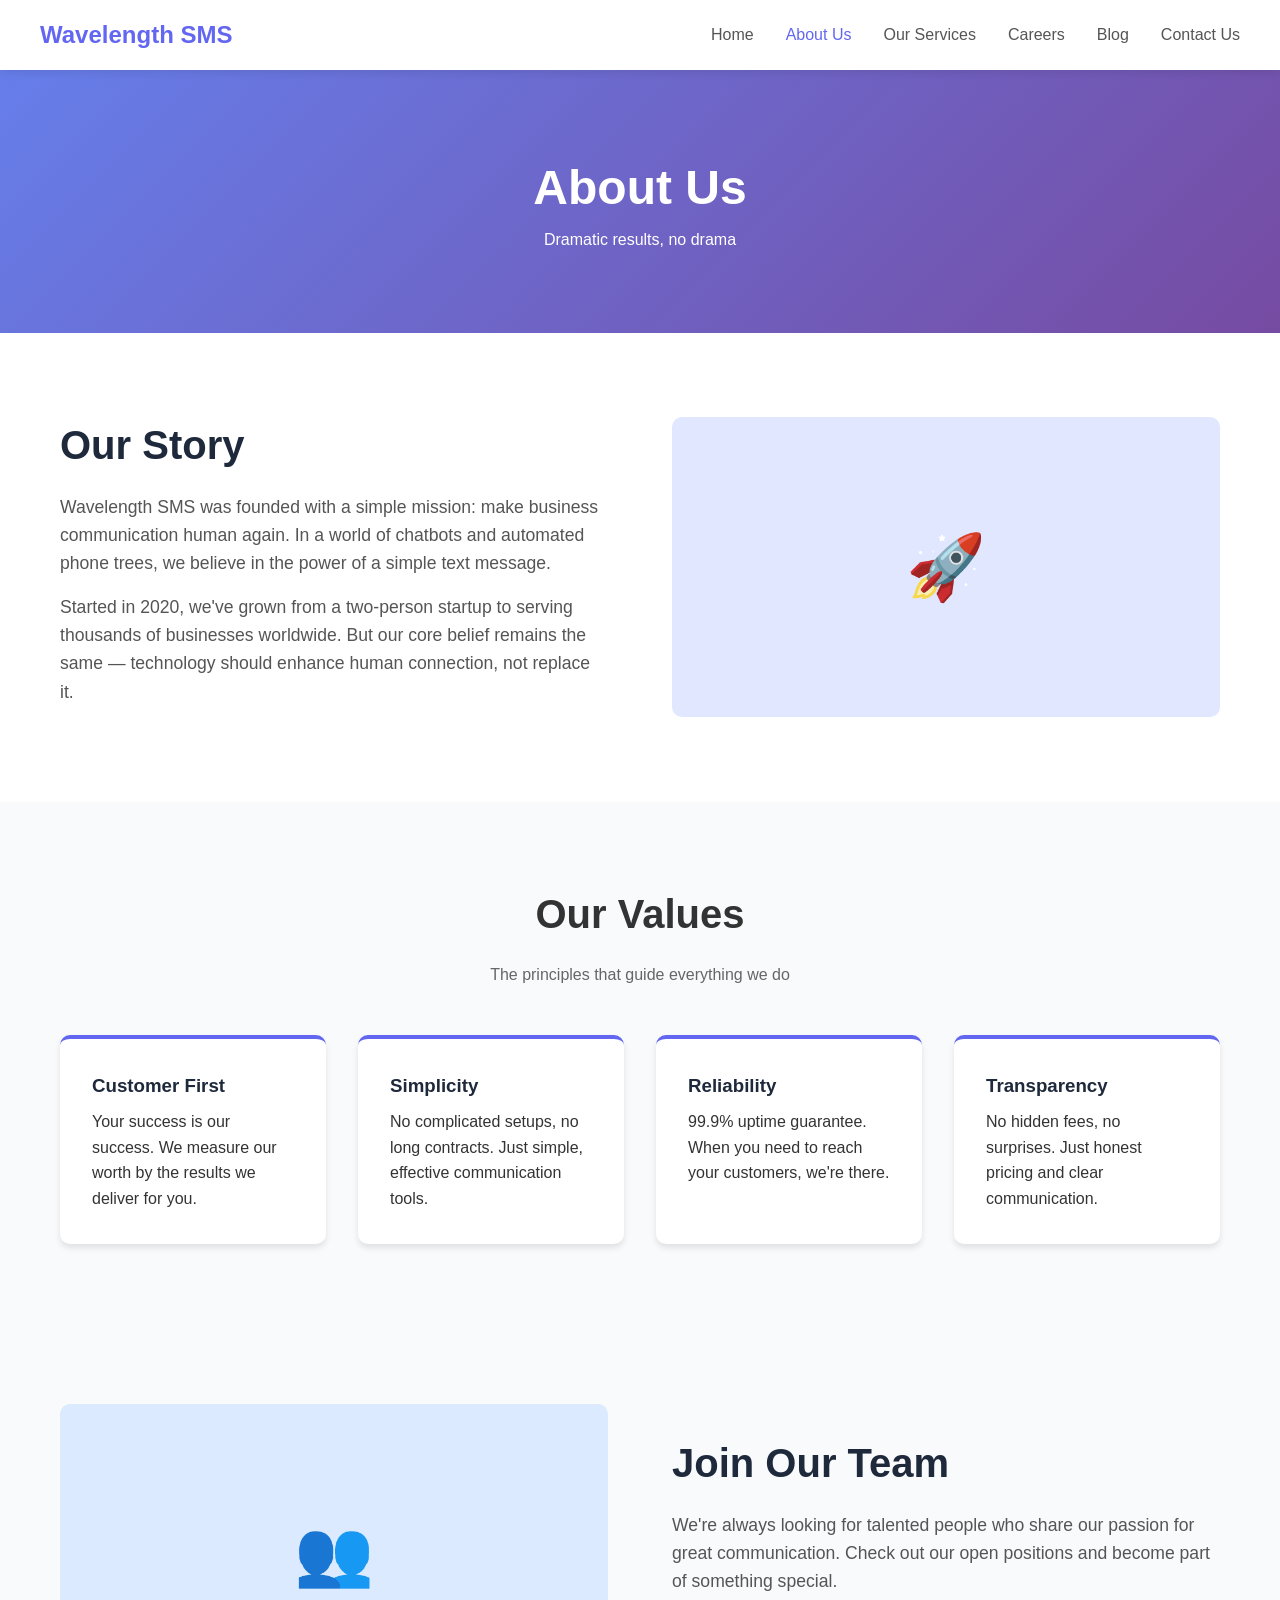
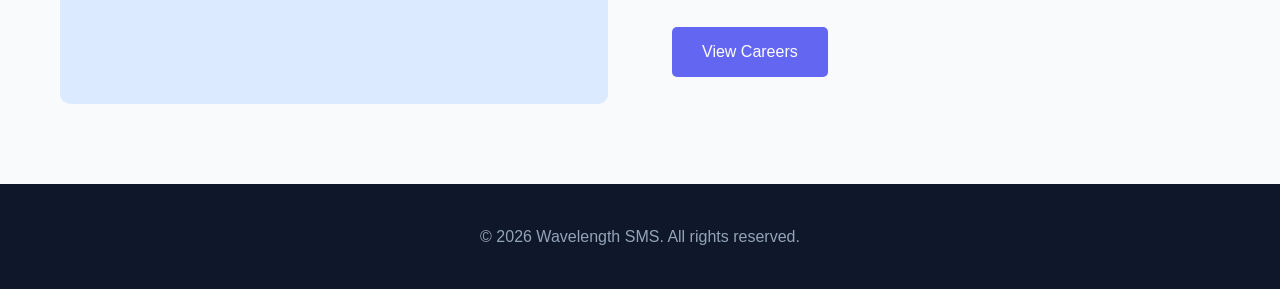
==== about.html @ e43d51ed "Create about.html" ====
<!DOCTYPE html>
<html lang="en">
<head>
    <meta charset="UTF-8">
    <meta name="viewport" content="width=device-width, initial-scale=1.0">
    <title>About Us - Wavelength SMS</title>
    <style>
        * { margin: 0; padding: 0; box-sizing: border-box; }
        body { font-family: -apple-system, BlinkMacSystemFont, 'Segoe UI', Roboto, sans-serif; line-height: 1.6; color: #333; }
        .container { max-width: 1200px; margin: 0 auto; padding: 0 20px; }
        
        nav { background: #fff; box-shadow: 0 2px 10px rgba(0,0,0,0.1); position: sticky; top: 0; z-index: 1000; }
        .nav-container { display: flex; justify-content: space-between; align-items: center; padding: 1rem 0; }
        .logo { font-size: 1.5rem; font-weight: bold; color: #6366f1; text-decoration: none; }
        .nav-links { display: flex; gap: 2rem; list-style: none; }
        .nav-links a { text-decoration: none; color: #555; font-weight: 500; transition: color 0.3s; }
        .nav-links a:hover, .nav-links a.active { color: #6366f1; }
        
        .page-header { background: linear-gradient(135deg, #667eea 0%, #764ba2 100%); color: white; padding: 80px 0; text-align: center; }
        .page-header h1 { font-size: 3rem; }
        
        .content-section { padding: 80px 0; }
        .content-section:nth-child(even) { background: #f8fafc; }
        
        .two-col { display: grid; grid-template-columns: 1fr 1fr; gap: 4rem; align-items: center; }
        .two-col h2 { font-size: 2.5rem; margin-bottom: 1rem; color: #1e293b; }
        .two-col p { margin-bottom: 1rem; font-size: 1.1rem; color: #555; }
        
        .values-grid { display: grid; grid-template-columns: repeat(auto-fit, minmax(250px, 1fr)); gap: 2rem; margin-top: 3rem; }
        .value-card { background: white; padding: 2rem; border-radius: 10px; box-shadow: 0 4px 6px rgba(0,0,0,0.1); border-top: 4px solid #6366f1; }
        .value-card h3 { margin-bottom: 0.5rem; color: #1e293b; }
        
        footer { background: #0f172a; color: #94a3b8; padding: 40px 0; text-align: center; margin-top: 0; }
        
        @media (max-width: 768px) {
            .two-col { grid-template-columns: 1fr; gap: 2rem; }
            .page-header h1 { font-size: 2rem; }
        }
    </style>
</head>
<body>
    <nav>
        <div class="container nav-container">
            <a href="index.html" class="logo">Wavelength SMS</a>
            <ul class="nav-links">
                <li><a href="index.html">Home</a></li>
                <li><a href="about.html" class="active">About Us</a></li>
                <li><a href="services.html">Our Services</a></li>
                <li><a href="careers.html">Careers</a></li>
                <li><a href="blog.html">Blog</a></li>
                <li><a href="contact.html">Contact Us</a></li>
            </ul>
        </div>
    </nav>

    <div class="page-header">
        <div class="container">
            <h1>About Us</h1>
            <p>Dramatic results, no drama</p>
        </div>
    </div>

    <section class="content-section">
        <div class="container two-col">
            <div>
                <h2>Our Story</h2>
                <p>Wavelength SMS was founded with a simple mission: make business communication human again. In a world of chatbots and automated phone trees, we believe in the power of a simple text message.</p>
                <p>Started in 2020, we've grown from a two-person startup to serving thousands of businesses worldwide. But our core belief remains the same — technology should enhance human connection, not replace it.</p>
            </div>
            <div style="background: #e0e7ff; height: 300px; border-radius: 10px; display: flex; align-items: center; justify-content: center; font-size: 4rem;">
                🚀
            </div>
        </div>
    </section>

    <section class="content-section">
        <div class="container">
            <h2 style="text-align: center; font-size: 2.5rem; margin-bottom: 1rem;">Our Values</h2>
            <p style="text-align: center; color: #666; margin-bottom: 2rem;">The principles that guide everything we do</p>
            
            <div class="values-grid">
                <div class="value-card">
                    <h3>Customer First</h3>
                    <p>Your success is our success. We measure our worth by the results we deliver for you.</p>
                </div>
                <div class="value-card">
                    <h3>Simplicity</h3>
                    <p>No complicated setups, no long contracts. Just simple, effective communication tools.</p>
                </div>
                <div class="value-card">
                    <h3>Reliability</h3>
                    <p>99.9% uptime guarantee. When you need to reach your customers, we're there.</p>
                </div>
                <div class="value-card">
                    <h3>Transparency</h3>
                    <p>No hidden fees, no surprises. Just honest pricing and clear communication.</p>
                </div>
            </div>
        </div>
    </section>

    <section class="content-section" style="background: #f8fafc;">
        <div class="container two-col">
            <div style="background: #dbeafe; height: 300px; border-radius: 10px; display: flex; align-items: center; justify-content: center; font-size: 4rem;">
                👥
            </div>
            <div>
                <h2>Join Our Team</h2>
                <p>We're always looking for talented people who share our passion for great communication. Check out our open positions and become part of something special.</p>
                <a href="careers.html" style="display: inline-block; margin-top: 1rem; padding: 12px 30px; background: #6366f1; color: white; text-decoration: none; border-radius: 5px;">View Careers</a>
            </div>
        </div>
    </section>

    <footer>
        <div class="container">
            <p>&copy; 2026 Wavelength SMS. All rights reserved.</p>
        </div>
    </footer>
</body>
</html>
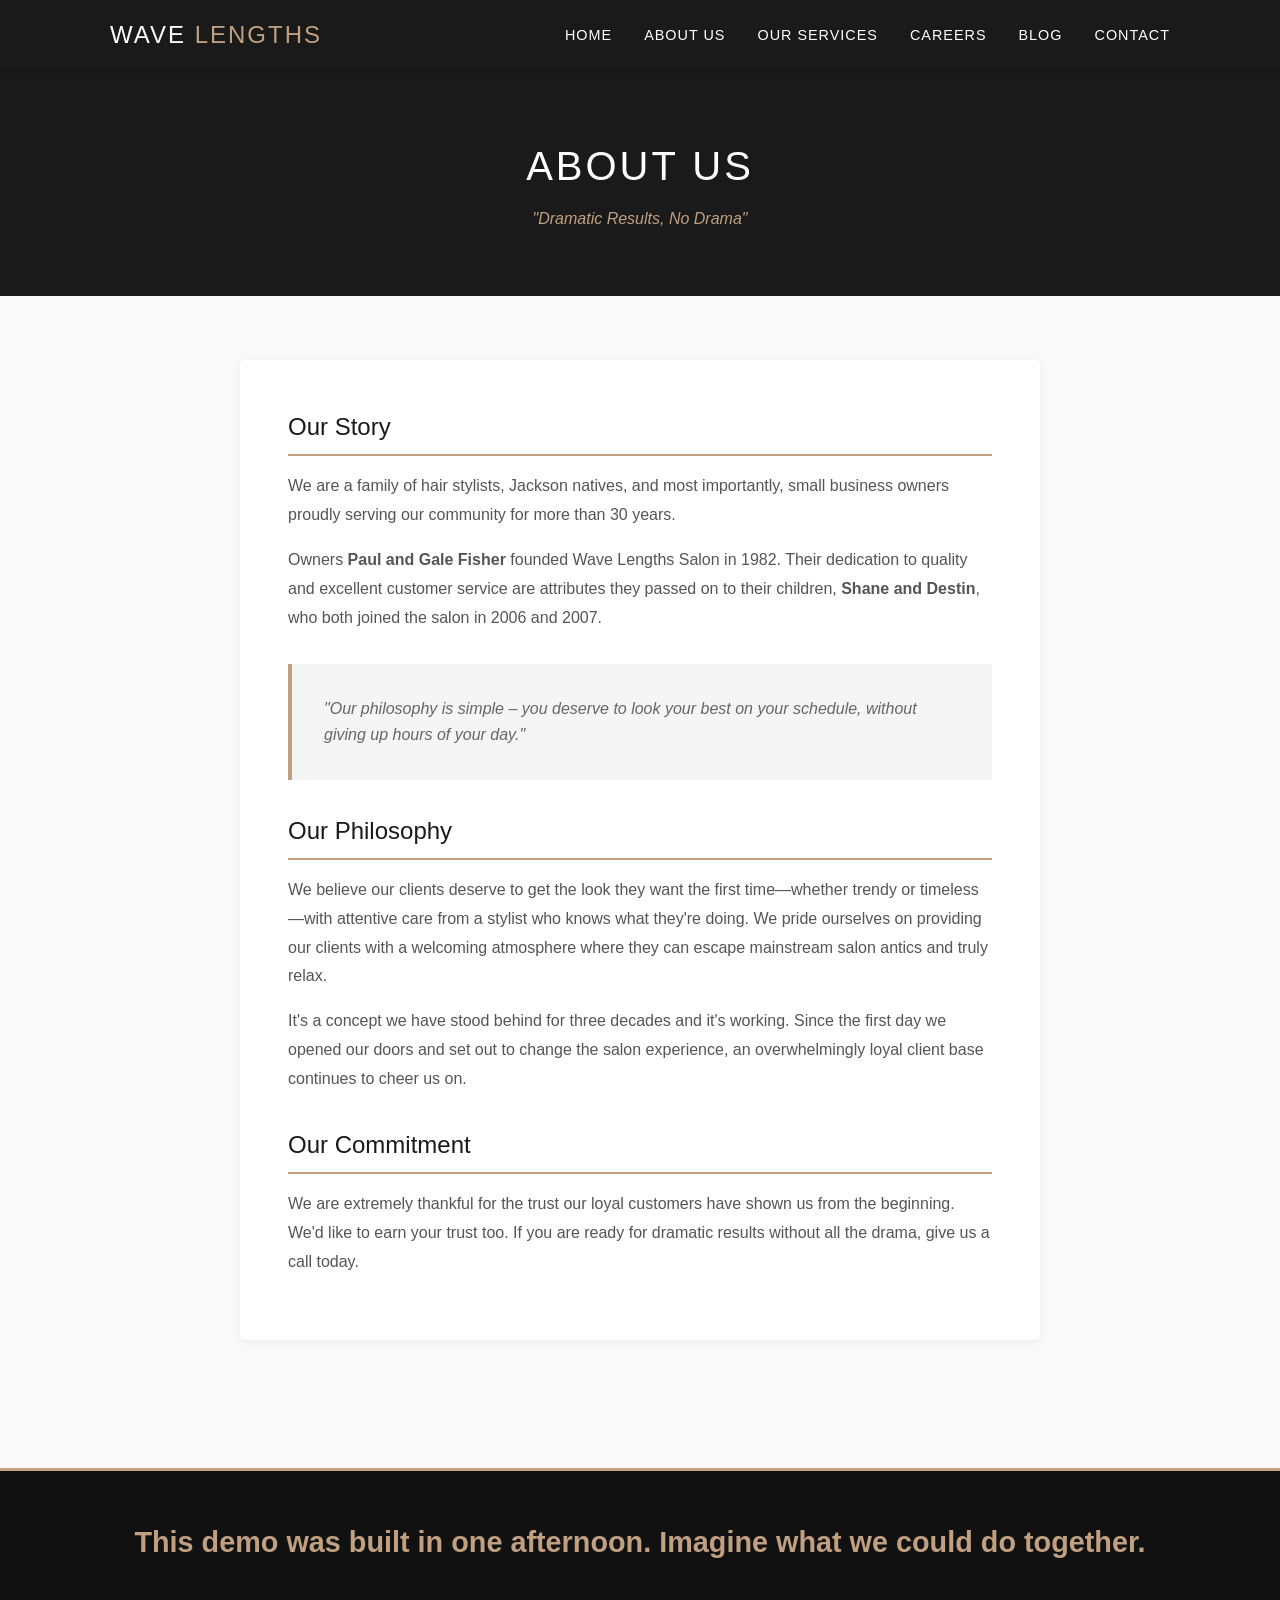
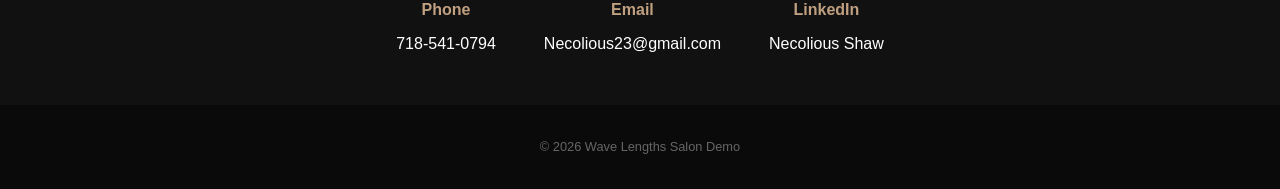
==== commit 044ba50c: "Update about.html" ====
--- a/about.html
+++ b/about.html
@@ -3,118 +3,107 @@
 <head>
     <meta charset="UTF-8">
     <meta name="viewport" content="width=device-width, initial-scale=1.0">
-    <title>About Us - Wavelength SMS</title>
+    <title>About Us | Wave Lengths Salon</title>
     <style>
         * { margin: 0; padding: 0; box-sizing: border-box; }
-        body { font-family: -apple-system, BlinkMacSystemFont, 'Segoe UI', Roboto, sans-serif; line-height: 1.6; color: #333; }
-        .container { max-width: 1200px; margin: 0 auto; padding: 0 20px; }
-        
-        nav { background: #fff; box-shadow: 0 2px 10px rgba(0,0,0,0.1); position: sticky; top: 0; z-index: 1000; }
-        .nav-container { display: flex; justify-content: space-between; align-items: center; padding: 1rem 0; }
-        .logo { font-size: 1.5rem; font-weight: bold; color: #6366f1; text-decoration: none; }
-        .nav-links { display: flex; gap: 2rem; list-style: none; }
-        .nav-links a { text-decoration: none; color: #555; font-weight: 500; transition: color 0.3s; }
-        .nav-links a:hover, .nav-links a.active { color: #6366f1; }
-        
-        .page-header { background: linear-gradient(135deg, #667eea 0%, #764ba2 100%); color: white; padding: 80px 0; text-align: center; }
-        .page-header h1 { font-size: 3rem; }
-        
-        .content-section { padding: 80px 0; }
-        .content-section:nth-child(even) { background: #f8fafc; }
-        
-        .two-col { display: grid; grid-template-columns: 1fr 1fr; gap: 4rem; align-items: center; }
-        .two-col h2 { font-size: 2.5rem; margin-bottom: 1rem; color: #1e293b; }
-        .two-col p { margin-bottom: 1rem; font-size: 1.1rem; color: #555; }
-        
-        .values-grid { display: grid; grid-template-columns: repeat(auto-fit, minmax(250px, 1fr)); gap: 2rem; margin-top: 3rem; }
-        .value-card { background: white; padding: 2rem; border-radius: 10px; box-shadow: 0 4px 6px rgba(0,0,0,0.1); border-top: 4px solid #6366f1; }
-        .value-card h3 { margin-bottom: 0.5rem; color: #1e293b; }
-        
-        footer { background: #0f172a; color: #94a3b8; padding: 40px 0; text-align: center; margin-top: 0; }
-        
+        body { font-family: 'Segoe UI', Tahoma, Geneva, Verdana, sans-serif; line-height: 1.6; color: #333; background: #f9f9f9; }
+        nav { background: #1a1a1a; padding: 1rem 0; position: sticky; top: 0; z-index: 100; box-shadow: 0 2px 5px rgba(0,0,0,0.1); }
+        .container { max-width: 1100px; margin: 0 auto; padding: 0 20px; }
+        nav .container { display: flex; justify-content: space-between; align-items: center; }
+        .logo { color: #fff; font-size: 1.5rem; font-weight: 300; letter-spacing: 2px; }
+        .logo span { color: #c0a080; }
+        nav ul { display: flex; list-style: none; }
+        nav ul li { margin-left: 2rem; }
+        nav ul li a { color: #fff; text-decoration: none; transition: color 0.3s; font-size: 0.9rem; text-transform: uppercase; letter-spacing: 1px; }
+        nav ul li a:hover { color: #c0a080; }
+        .page-header { background: #1a1a1a; color: #fff; padding: 4rem 0; text-align: center; }
+        .page-header h1 { font-size: 2.5rem; font-weight: 300; text-transform: uppercase; letter-spacing: 3px; }
+        .page-header p { color: #c0a080; font-style: italic; margin-top: 0.5rem; }
+        .section { padding: 4rem 0; }
+        .about-content { max-width: 800px; margin: 0 auto; background: #fff; padding: 3rem; border-radius: 5px; box-shadow: 0 2px 10px rgba(0,0,0,0.05); }
+        .about-content h2 { color: #1a1a1a; margin: 2rem 0 1rem; font-weight: 400; border-bottom: 2px solid #c0a080; padding-bottom: 0.5rem; }
+        .about-content h2:first-child { margin-top: 0; }
+        .about-content p { margin-bottom: 1rem; line-height: 1.8; color: #555; }
+        .highlight { background: #f5f5f5; padding: 2rem; border-left: 4px solid #c0a080; margin: 2rem 0; font-style: italic; color: #666; }
+        .demo-footer { background: #111; color: #fff; padding: 3rem 0; text-align: center; border-top: 3px solid #c0a080; margin-top: 4rem; }
+        .demo-footer h3 { color: #c0a080; margin-bottom: 1rem; font-size: 1.8rem; }
+        .contact-info { display: flex; justify-content: center; gap: 3rem; flex-wrap: wrap; margin-top: 2rem; }
+        .contact-item { text-align: center; }
+        .contact-item strong { display: block; color: #c0a080; margin-bottom: 0.5rem; }
+        .contact-item a { color: #fff; text-decoration: none; }
+        footer { background: #0a0a0a; color: #666; text-align: center; padding: 2rem 0; font-size: 0.8rem; }
         @media (max-width: 768px) {
-            .two-col { grid-template-columns: 1fr; gap: 2rem; }
-            .page-header h1 { font-size: 2rem; }
+            nav ul { display: none; }
+            .about-content { padding: 2rem 1rem; }
         }
     </style>
 </head>
 <body>
     <nav>
-        <div class="container nav-container">
-            <a href="index.html" class="logo">Wavelength SMS</a>
-            <ul class="nav-links">
+        <div class="container">
+            <div class="logo">WAVE <span>LENGTHS</span></div>
+            <ul>
                 <li><a href="index.html">Home</a></li>
-                <li><a href="about.html" class="active">About Us</a></li>
+                <li><a href="about.html">About Us</a></li>
                 <li><a href="services.html">Our Services</a></li>
                 <li><a href="careers.html">Careers</a></li>
                 <li><a href="blog.html">Blog</a></li>
-                <li><a href="contact.html">Contact Us</a></li>
+                <li><a href="contact.html">Contact</a></li>
             </ul>
         </div>
     </nav>
 
-    <div class="page-header">
+    <header class="page-header">
+        <h1>About Us</h1>
+        <p>"Dramatic Results, No Drama"</p>
+    </header>
+
+    <section class="section">
         <div class="container">
-            <h1>About Us</h1>
-            <p>Dramatic results, no drama</p>
-        </div>
-    </div>
+            <div class="about-content">
+                <h2>Our Story</h2>
+                <p>We are a family of hair stylists, Jackson natives, and most importantly, small business owners proudly serving our community for more than 30 years.</p>
+                
+                <p>Owners <strong>Paul and Gale Fisher</strong> founded Wave Lengths Salon in 1982. Their dedication to quality and excellent customer service are attributes they passed on to their children, <strong>Shane and Destin</strong>, who both joined the salon in 2006 and 2007.</p>
 
-    <section class="content-section">
-        <div class="container two-col">
-            <div>
-                <h2>Our Story</h2>
-                <p>Wavelength SMS was founded with a simple mission: make business communication human again. In a world of chatbots and automated phone trees, we believe in the power of a simple text message.</p>
-                <p>Started in 2020, we've grown from a two-person startup to serving thousands of businesses worldwide. But our core belief remains the same — technology should enhance human connection, not replace it.</p>
-            </div>
-            <div style="background: #e0e7ff; height: 300px; border-radius: 10px; display: flex; align-items: center; justify-content: center; font-size: 4rem;">
-                🚀
+                <div class="highlight">
+                    "Our philosophy is simple – you deserve to look your best on your schedule, without giving up hours of your day."
+                </div>
+
+                <h2>Our Philosophy</h2>
+                <p>We believe our clients deserve to get the look they want the first time—whether trendy or timeless—with attentive care from a stylist who knows what they're doing. We pride ourselves on providing our clients with a welcoming atmosphere where they can escape mainstream salon antics and truly relax.</p>
+
+                <p>It's a concept we have stood behind for three decades and it's working. Since the first day we opened our doors and set out to change the salon experience, an overwhelmingly loyal client base continues to cheer us on.</p>
+
+                <h2>Our Commitment</h2>
+                <p>We are extremely thankful for the trust our loyal customers have shown us from the beginning. We'd like to earn your trust too. If you are ready for dramatic results without all the drama, give us a call today.</p>
             </div>
         </div>
     </section>
 
-    <section class="content-section">
+    <section class="demo-footer">
         <div class="container">
-            <h2 style="text-align: center; font-size: 2.5rem; margin-bottom: 1rem;">Our Values</h2>
-            <p style="text-align: center; color: #666; margin-bottom: 2rem;">The principles that guide everything we do</p>
-            
-            <div class="values-grid">
-                <div class="value-card">
-                    <h3>Customer First</h3>
-                    <p>Your success is our success. We measure our worth by the results we deliver for you.</p>
+            <h3>This demo was built in one afternoon. Imagine what we could do together.</h3>
+            <div class="contact-info">
+                <div class="contact-item">
+                    <strong>Phone</strong>
+                    <a href="tel:718-541-0794">718-541-0794</a>
                 </div>
-                <div class="value-card">
-                    <h3>Simplicity</h3>
-                    <p>No complicated setups, no long contracts. Just simple, effective communication tools.</p>
+                <div class="contact-item">
+                    <strong>Email</strong>
+                    <a href="mailto:Necolious23@gmail.com">Necolious23@gmail.com</a>
                 </div>
-                <div class="value-card">
-                    <h3>Reliability</h3>
-                    <p>99.9% uptime guarantee. When you need to reach your customers, we're there.</p>
+                <div class="contact-item">
+                    <strong>LinkedIn</strong>
+                    <a href="https://www.linkedin.com/in/necolious-shaw-442873396/" target="_blank">Necolious Shaw</a>
                 </div>
-                <div class="value-card">
-                    <h3>Transparency</h3>
-                    <p>No hidden fees, no surprises. Just honest pricing and clear communication.</p>
-                </div>
-            </div>
-        </div>
-    </section>
-
-    <section class="content-section" style="background: #f8fafc;">
-        <div class="container two-col">
-            <div style="background: #dbeafe; height: 300px; border-radius: 10px; display: flex; align-items: center; justify-content: center; font-size: 4rem;">
-                👥
-            </div>
-            <div>
-                <h2>Join Our Team</h2>
-                <p>We're always looking for talented people who share our passion for great communication. Check out our open positions and become part of something special.</p>
-                <a href="careers.html" style="display: inline-block; margin-top: 1rem; padding: 12px 30px; background: #6366f1; color: white; text-decoration: none; border-radius: 5px;">View Careers</a>
             </div>
         </div>
     </section>
 
     <footer>
         <div class="container">
-            <p>&copy; 2026 Wavelength SMS. All rights reserved.</p>
+            <p>© 2026 Wave Lengths Salon Demo</p>
         </div>
     </footer>
 </body>
